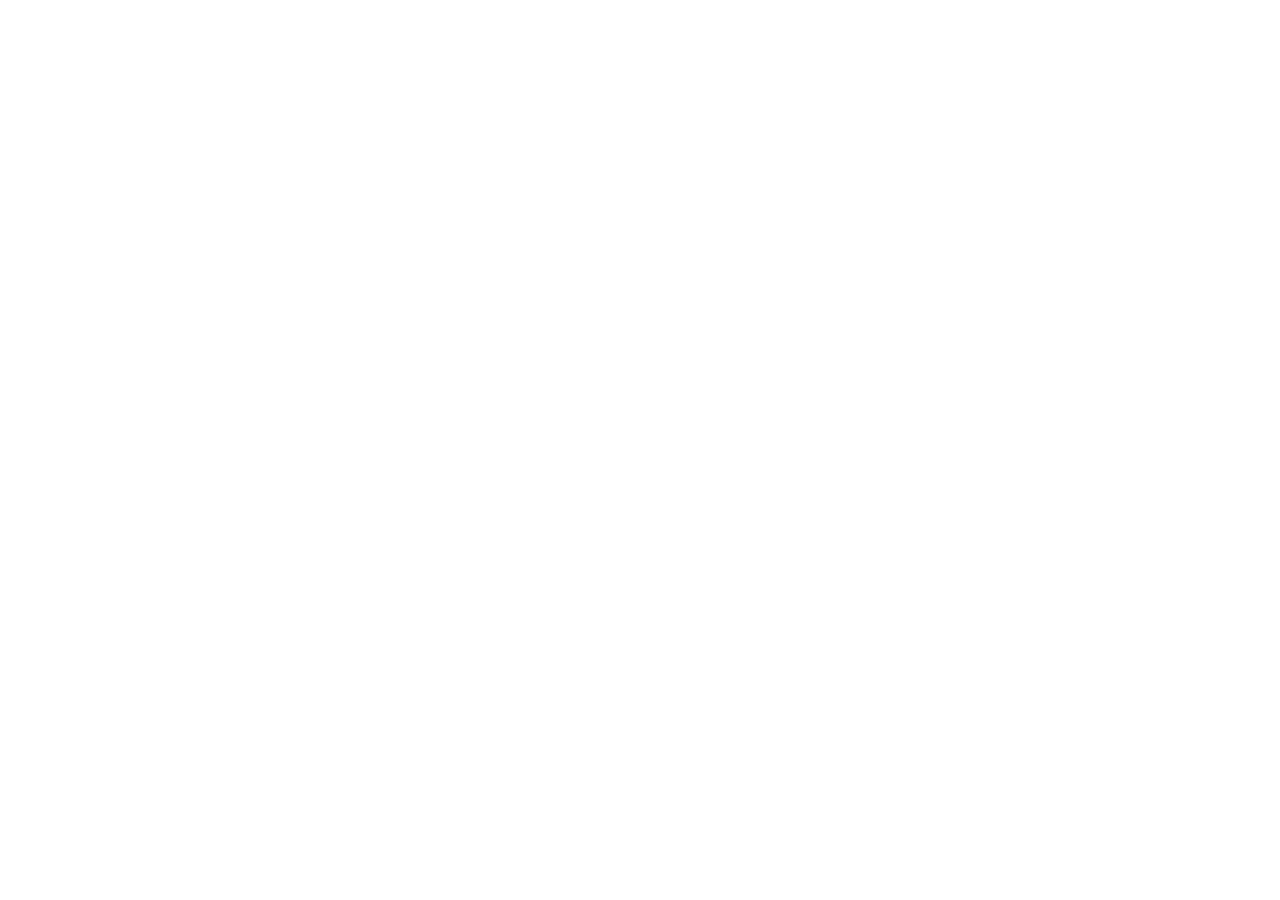
==== index.html @ c0aeceee "Version 1.4 - Improved Stack Support and Interface" ====
<!doctype html><html lang="en"><head><meta charset="utf-8"/><link rel="icon" href="/ecen260/favicon.ico"/><meta name="viewport" content="width=device-width,initial-scale=1"/><meta name="theme-color" content="#000000"/><meta name="description" content="Web site created using create-react-app"/><link rel="apple-touch-icon" href="/ecen260/logo192.png"/><link rel="manifest" href="/ecen260/manifest.json"/><title>React App</title><script defer="defer" src="/ecen260/static/js/main.906a1466.js"></script><link href="/ecen260/static/css/main.bffc1f7c.css" rel="stylesheet"></head><body><noscript>You need to enable JavaScript to run this app.</noscript><div id="root"></div></body></html>
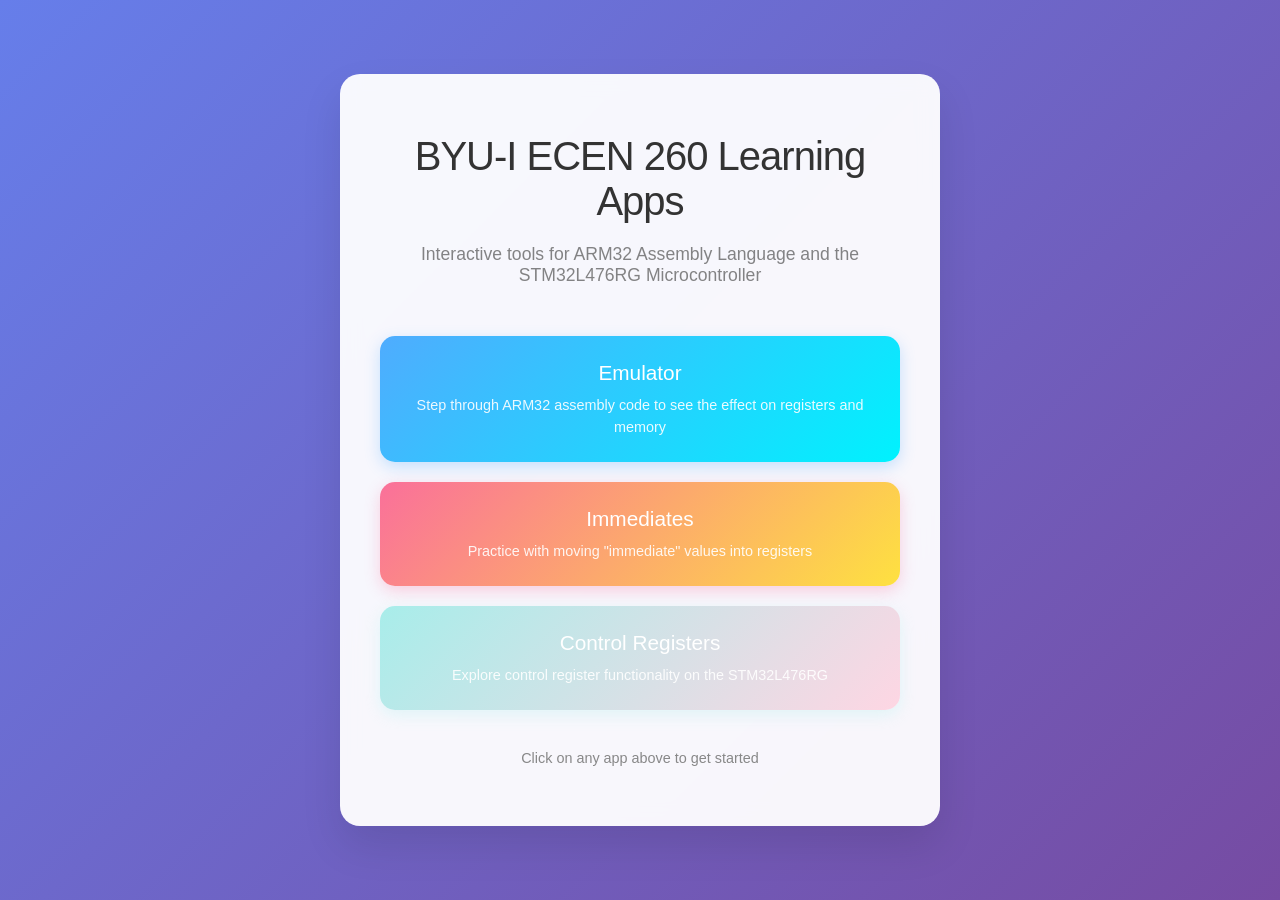
==== commit 71470b7f: "Add multi-app homepage" ====
--- a/index.html
+++ b/index.html
@@ -1 +1,170 @@
-<!doctype html><html lang="en"><head><meta charset="utf-8"/><link rel="icon" href="/ecen260/favicon.ico"/><meta name="viewport" content="width=device-width,initial-scale=1"/><meta name="theme-color" content="#000000"/><meta name="description" content="Web site created using create-react-app"/><link rel="apple-touch-icon" href="/ecen260/logo192.png"/><link rel="manifest" href="/ecen260/manifest.json"/><title>React App</title><script defer="defer" src="/ecen260/static/js/main.906a1466.js"></script><link href="/ecen260/static/css/main.bffc1f7c.css" rel="stylesheet"></head><body><noscript>You need to enable JavaScript to run this app.</noscript><div id="root"></div></body></html>+<!DOCTYPE html>
+<html lang="en">
+<head>
+    <meta charset="UTF-8">
+    <meta name="viewport" content="width=device-width, initial-scale=1.0">
+    <title>BYU-I ECEN 260 Learning Apps</title>
+    <style>
+        * {
+            margin: 0;
+            padding: 0;
+            box-sizing: border-box;
+        }
+
+        body {
+            font-family: 'Segoe UI', Tahoma, Geneva, Verdana, sans-serif;
+            background: linear-gradient(135deg, #667eea 0%, #764ba2 100%);
+            min-height: 100vh;
+            display: flex;
+            align-items: center;
+            justify-content: center;
+            padding: 20px;
+        }
+
+        .container {
+            background: rgba(255, 255, 255, 0.95);
+            backdrop-filter: blur(10px);
+            border-radius: 20px;
+            padding: 60px 40px;
+            box-shadow: 0 20px 40px rgba(0, 0, 0, 0.1);
+            text-align: center;
+            max-width: 600px;
+            width: 100%;
+        }
+
+        h1 {
+            color: #333;
+            font-size: 2.5rem;
+            margin-bottom: 20px;
+            font-weight: 300;
+            letter-spacing: -1px;
+        }
+
+        .subtitle {
+            color: #666;
+            font-size: 1.1rem;
+            margin-bottom: 50px;
+            opacity: 0.8;
+        }
+
+        .apps-grid {
+            display: flex;
+            flex-direction: column;
+            gap: 20px;
+        }
+
+        .app-link {
+            display: block;
+            background: linear-gradient(135deg, #4facfe 0%, #00f2fe 100%);
+            color: white;
+            text-decoration: none;
+            padding: 25px 30px;
+            border-radius: 15px;
+            font-size: 1.2rem;
+            font-weight: 500;
+            transition: all 0.3s ease;
+            box-shadow: 0 5px 15px rgba(79, 172, 254, 0.3);
+            position: relative;
+            overflow: hidden;
+        }
+
+        .app-link::before {
+            content: '';
+            position: absolute;
+            top: 0;
+            left: -100%;
+            width: 100%;
+            height: 100%;
+            background: linear-gradient(90deg, transparent, rgba(255, 255, 255, 0.2), transparent);
+            transition: left 0.5s ease;
+        }
+
+        .app-link:hover::before {
+            left: 100%;
+        }
+
+        .app-link:hover {
+            transform: translateY(-3px);
+            box-shadow: 0 10px 25px rgba(79, 172, 254, 0.4);
+        }
+
+        .app-link:nth-child(2) {
+            background: linear-gradient(135deg, #fa709a 0%, #fee140 100%);
+            box-shadow: 0 5px 15px rgba(250, 112, 154, 0.3);
+        }
+
+        .app-link:nth-child(2):hover {
+            box-shadow: 0 10px 25px rgba(250, 112, 154, 0.4);
+        }
+
+        .app-link:nth-child(3) {
+            background: linear-gradient(135deg, #a8edea 0%, #fed6e3 100%);
+            box-shadow: 0 5px 15px rgba(168, 237, 234, 0.3);
+        }
+
+        .app-link:nth-child(3):hover {
+            box-shadow: 0 10px 25px rgba(168, 237, 234, 0.4);
+        }
+
+        .app-title {
+            display: block;
+            font-size: 1.3rem;
+            margin-bottom: 8px;
+        }
+
+        .app-description {
+            font-size: 0.9rem;
+            opacity: 0.9;
+            font-weight: 300;
+        }
+
+        .footer {
+            margin-top: 40px;
+            color: #888;
+            font-size: 0.9rem;
+        }
+
+        @media (max-width: 600px) {
+            .container {
+                padding: 40px 30px;
+            }
+            
+            h1 {
+                font-size: 2rem;
+            }
+            
+            .app-link {
+                padding: 20px 25px;
+                font-size: 1.1rem;
+            }
+        }
+    </style>
+</head>
+<body>
+    <div class="container">
+        <h1>BYU-I ECEN 260 Learning Apps</h1>
+        <p class="subtitle">Interactive tools for ARM32 Assembly Language and the STM32L476RG Microcontroller</p>
+        
+        <div class="apps-grid">
+            <a href="/emulator" class="app-link">
+                <span class="app-title">Emulator</span>
+                <span class="app-description">Step through ARM32 assembly code to see the effect on registers and memory</span>
+            </a>
+            
+            <a href="/immediates" class="app-link">
+                <span class="app-title">Immediates</span>
+                <span class="app-description">Practice with moving "immediate" values into registers</span>
+            </a>
+            
+            <a href="/controlregisters" class="app-link">
+                <span class="app-title">Control Registers</span>
+                <span class="app-description">Explore control register functionality on the STM32L476RG</span>
+            </a>
+        </div>
+        
+        <div class="footer">
+            Click on any app above to get started
+        </div>
+    </div>
+</body>
+</html>
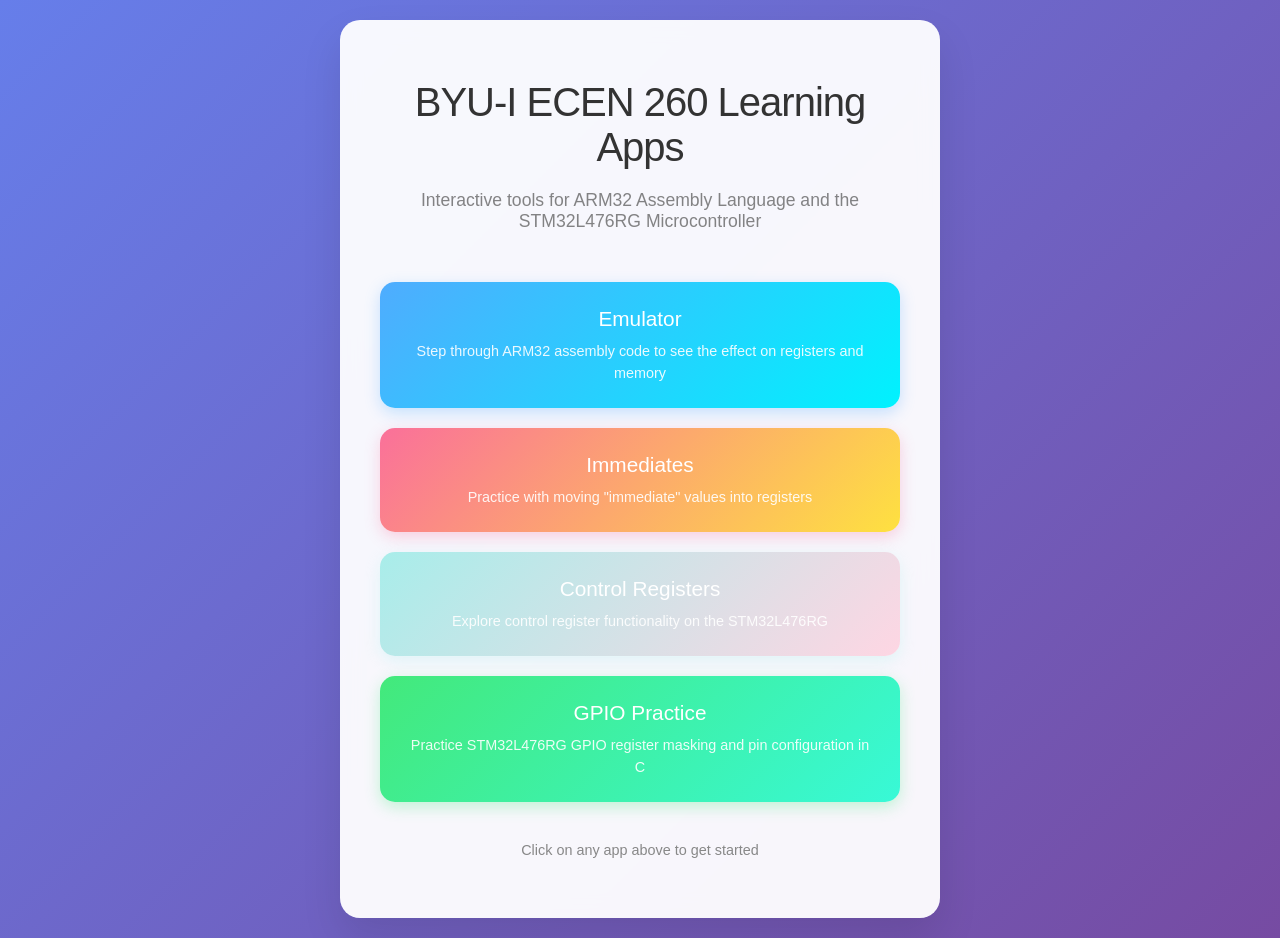
==== commit 244837e1: "Added gpio-practice web app, initial version" ====
--- a/index.html
+++ b/index.html
@@ -106,6 +106,15 @@
             box-shadow: 0 10px 25px rgba(168, 237, 234, 0.4);
         }
 
+        .app-link:nth-child(4) {
+            background: linear-gradient(135deg, #43e97b 0%, #38f9d7 100%);
+            box-shadow: 0 5px 15px rgba(67, 233, 123, 0.3);
+        }
+
+        .app-link:nth-child(4):hover {
+            box-shadow: 0 10px 25px rgba(67, 233, 123, 0.4);
+        }
+
         .app-title {
             display: block;
             font-size: 1.3rem;
@@ -146,19 +155,24 @@
         <p class="subtitle">Interactive tools for ARM32 Assembly Language and the STM32L476RG Microcontroller</p>
         
         <div class="apps-grid">
-            <a href="/emulator" class="app-link">
+            <a href="https://byui-cse.github.io/ecen260/emulator" class="app-link">
                 <span class="app-title">Emulator</span>
                 <span class="app-description">Step through ARM32 assembly code to see the effect on registers and memory</span>
             </a>
             
-            <a href="/immediates" class="app-link">
+            <a href="https://byui-cse.github.io/ecen260/immediates" class="app-link">
                 <span class="app-title">Immediates</span>
                 <span class="app-description">Practice with moving "immediate" values into registers</span>
             </a>
             
-            <a href="/controlregisters" class="app-link">
+            <a href="https://byui-cse.github.io/ecen260/controlregisters" class="app-link">
                 <span class="app-title">Control Registers</span>
                 <span class="app-description">Explore control register functionality on the STM32L476RG</span>
+            </a>
+            
+            <a href="https://byui-cse.github.io/ecen260/gpio-practice" class="app-link">
+                <span class="app-title">GPIO Practice</span>
+                <span class="app-description">Practice STM32L476RG GPIO register masking and pin configuration in C</span>
             </a>
         </div>
         
